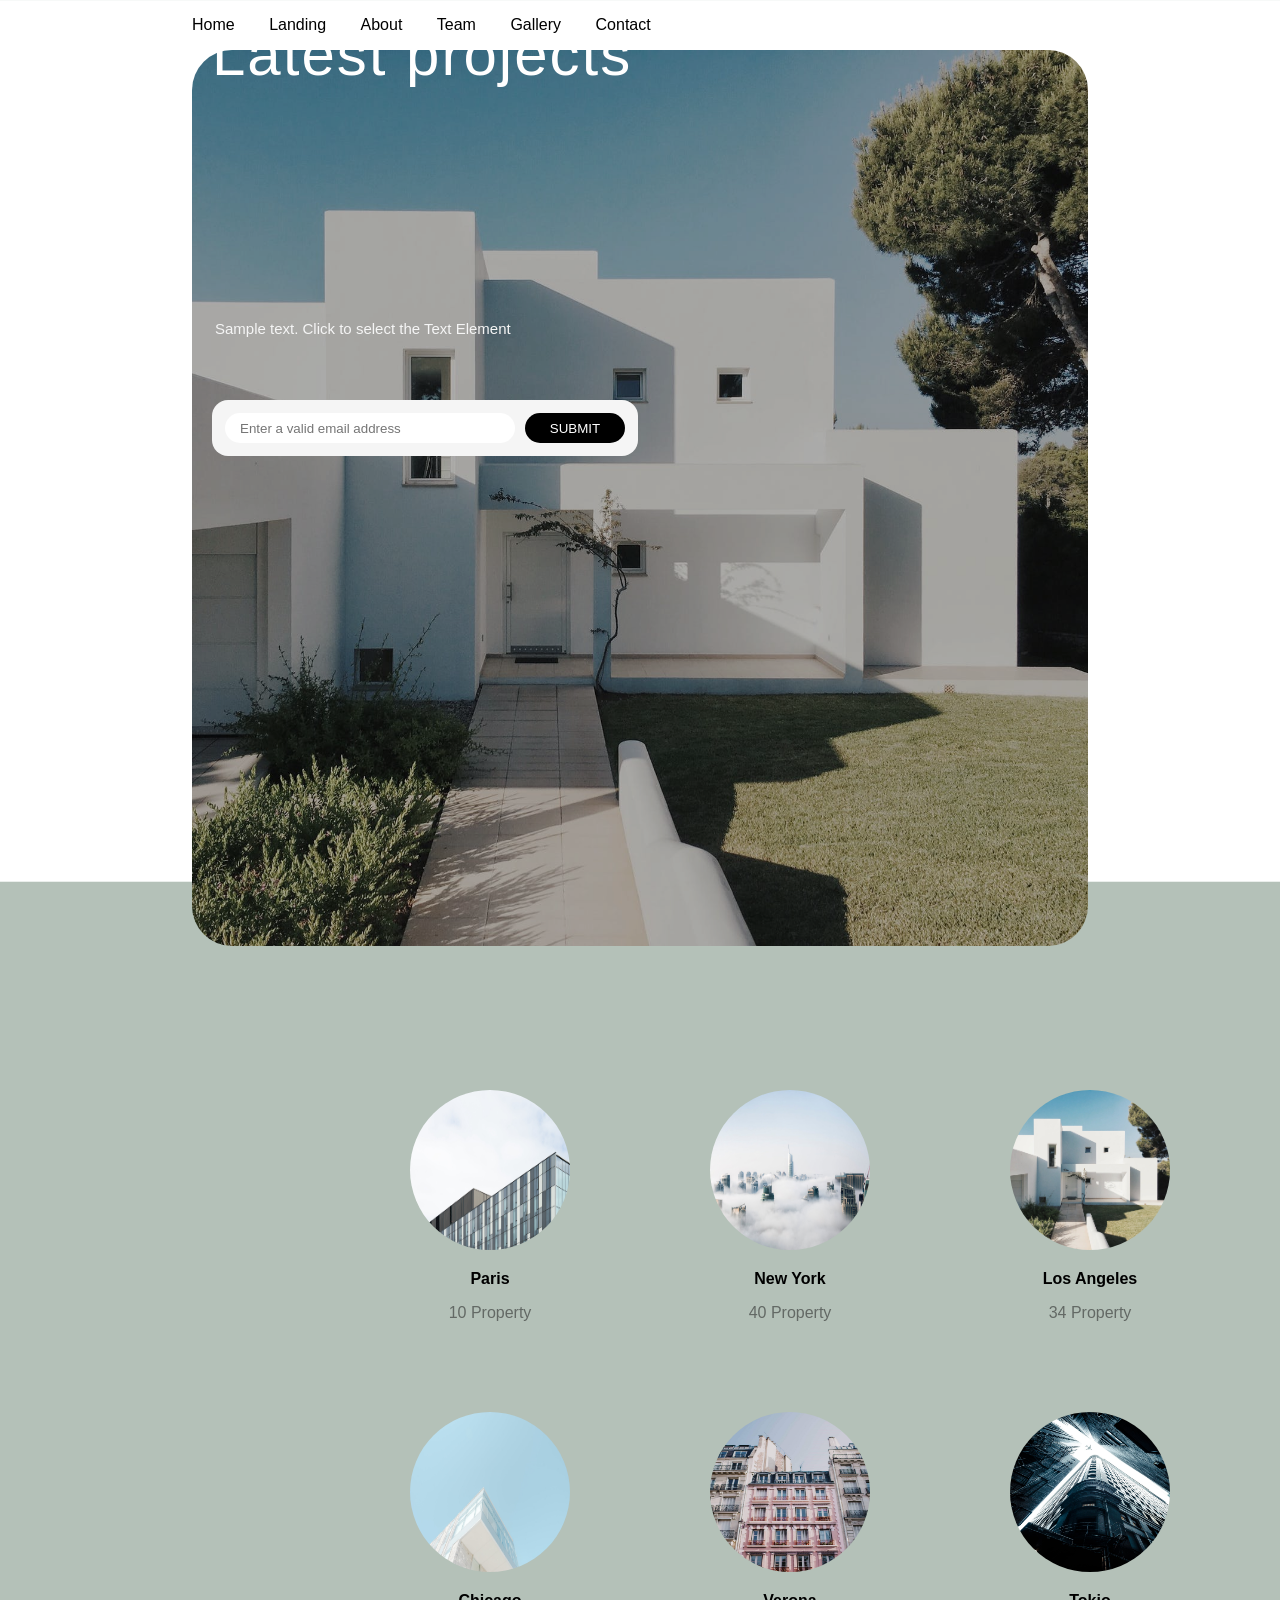
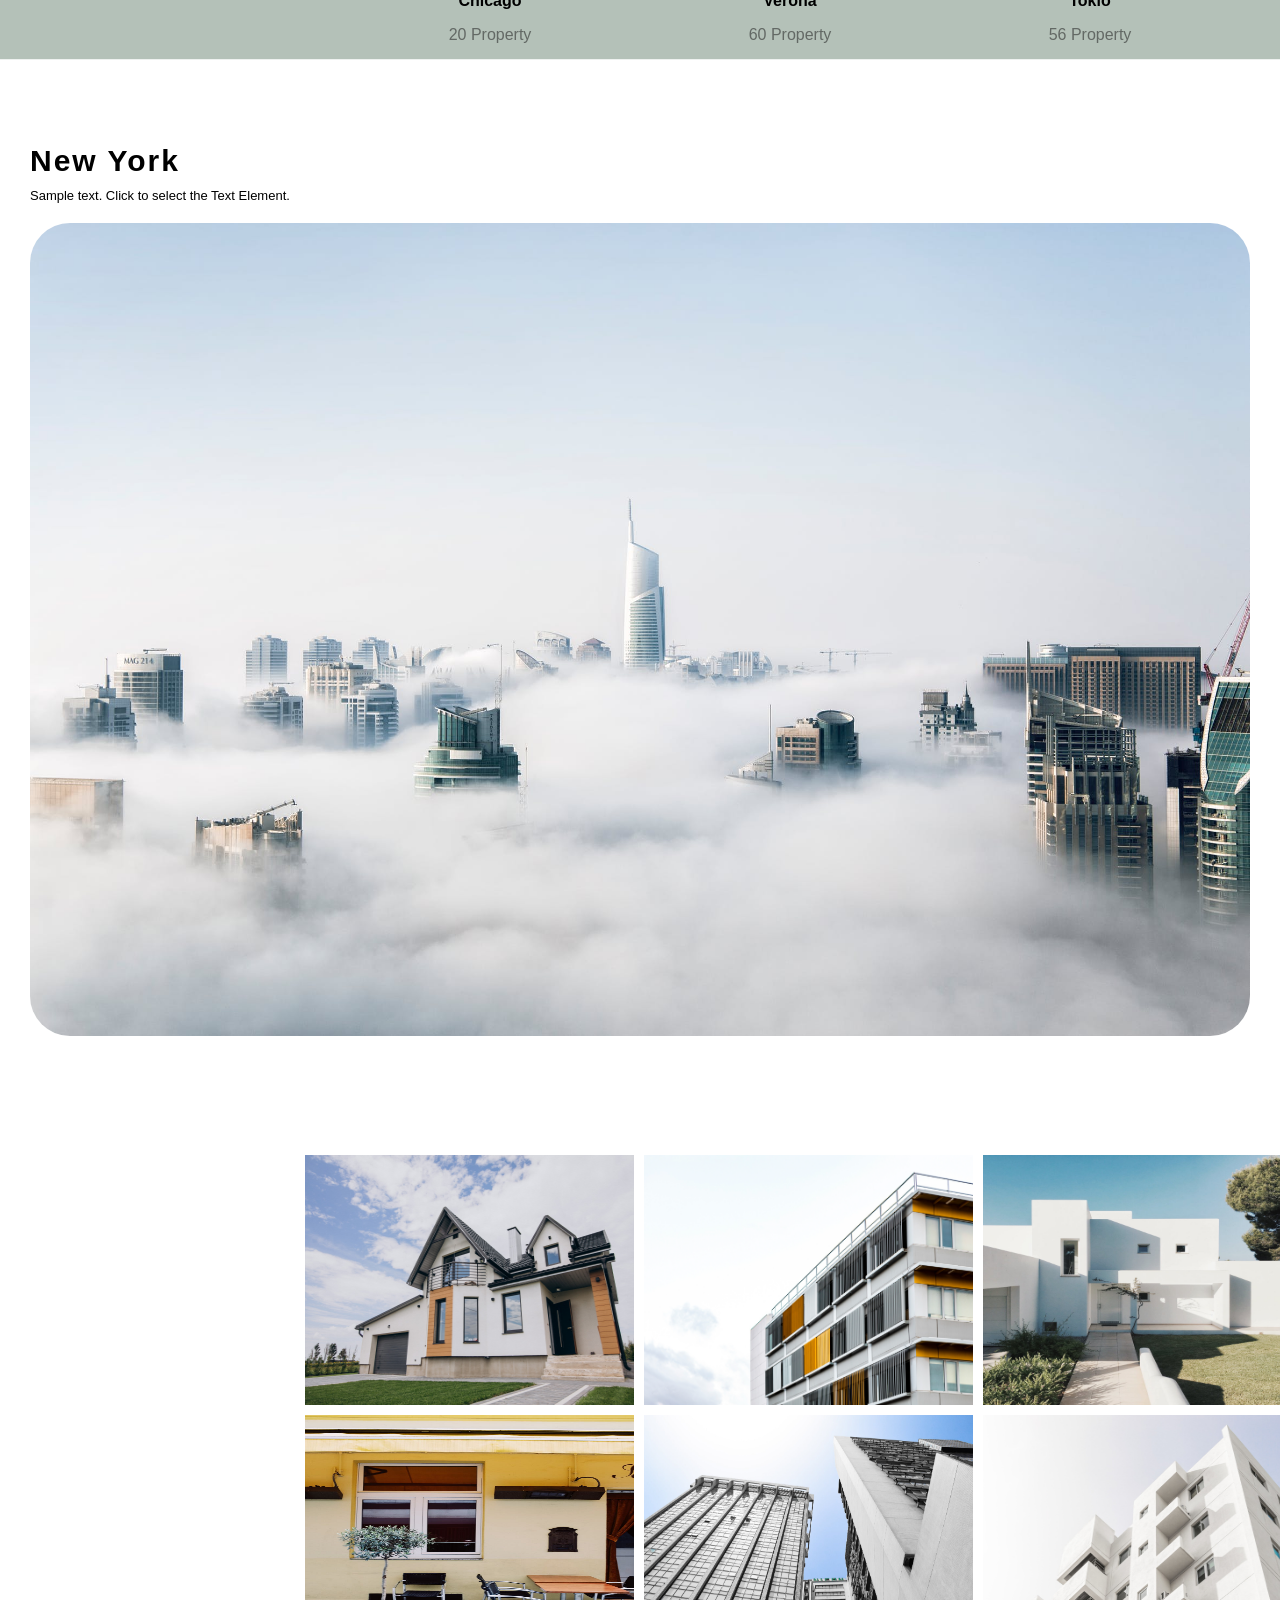
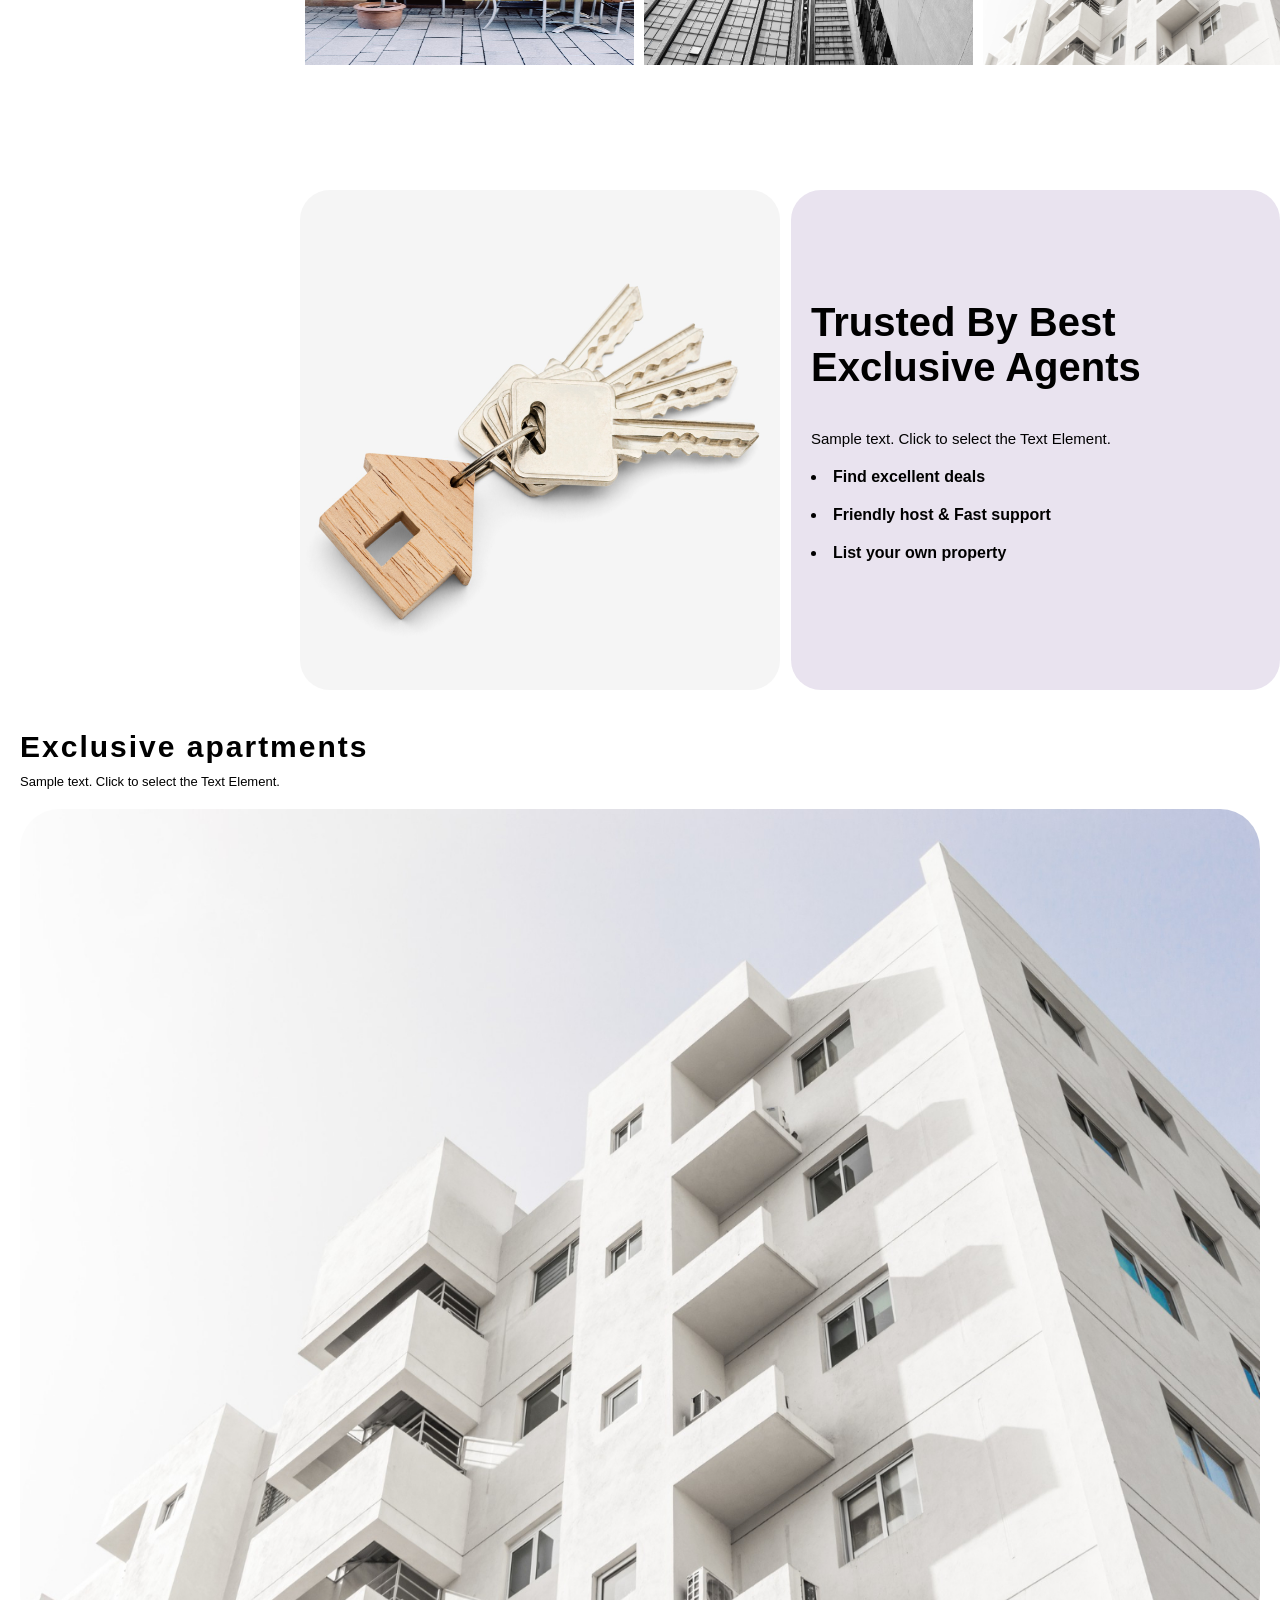
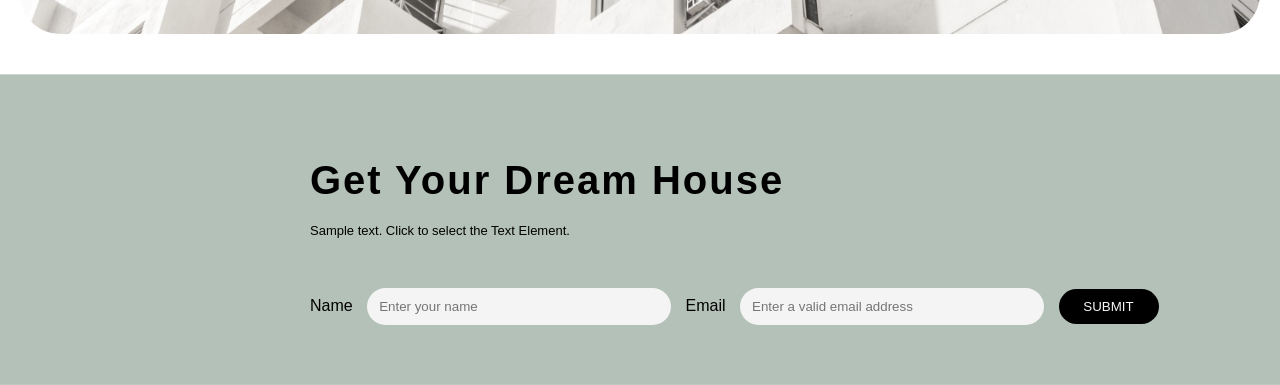
==== prakt4a-gallery.html @ d82f9468 "add alt" ====
<!DOCTYPE html>
<html>
    <head>
        <meta charset="UTF-8">
        <meta name="viewport" content="width=device-width, initial-scale=1.0">
        <link rel="stylesheet" href="./prakt4a-gallery.css">
        <title>Gallery</title>
    </head>
    <body>
        <div class="container1">
            <div class="top-menu">
                <nav>
                <ul>
                    <li><a href="prakt4a.html">Home</a></li>
                    <li><a href="#">Landing</a></li>
                    <li><a href="#">About</a></li>
                    <li><a href="#">Team</a></li>
                    <li><a href="prakt4a-gallery.html">Gallery</a></li>
                    <li><a href="#">Contact</a></li>
                </ul>
                </nav>
            </div>
            <div class="img-container1">
            <img src="./photo4[A]/la.jpeg" alt="img1">
            <div class="text">Latest projects</div>
            <div class="undertext">Sample text. Click to select the Text Element</div>
            <div class="email1">
            <input type="email" id="email" name="email" placeholder="Enter a valid email address">
            <button>SUBMIT</button>
        </div>
        </div>
        </div>
        <div class="container21">
            <div class="photo1">
                <img src="./photo4[A]/paris.jpeg" alt="Parisss">
                <p>Paris</p>
                <i>10 Property</i>
            </div>
            <div class="photo2">
                <img src="./photo4[A]/newyork.jpeg" alt="New York">
                <p>New York</p>
                <i>40 Property</i>
            </div>
            <div class="photo3">
                <img src="./photo4[A]/la.jpeg" alt="Los Angeles">
                <p>Los Angeles</p>
                <i>34 Property</i>
            </div>
            </div>
            <div class="container22">
                <div class="photo4">
                    <img src="./photo4[A]/chicago.jpeg" alt="Chicago">
                    <p>Chicago</p>
                    <i>20 Property</i>
                </div>
                <div class="photo5">
                    <img src="./photo4[A]/verona.jpeg" alt="verona">
                    <p>Verona</p>
                    <i>60 Property</i>
                </div>
                <div class="photo6">
                    <img src="./photo4[A]/tokio.jpeg" alt="Tokio">
                    <p>Tokio</p>
                    <i>56 Property</i>
                </div>
            </div>
        <div class="container3">
         <div class="text3">New York</div>
         <div class="undertext3">Sample text. Click to select the Text Element.</div>
         <img src="./photo4[A]/newyork.jpeg" alt="NY">
        </div>

        <div class="container4">
            <div class="cont-walp1">
            <img src="./photo4[A]/house-isolated-field.jpg" alt="">
            <img src="./photo4[A]/apartment-building-city-with-copy-space.jpg" alt="">
            <img src="./photo4[A]/la.jpeg" alt="">
        </div>
        <div class="cont-walp2">
            <img src="./photo4[A]/pexels-photo-3874015.jpeg" alt="">
            <img src="./photo4[A]/pexels-photo-3855622.jpeg" alt="">
            <img src="./photo4[A]/low-angle-shot-facade-white-modern-building-blue-clear-sky.jpg" alt="">
        </div>
        </div>
        <div class="container5">
            <img src="./photo4[A]/wooden-keychain-white.jpg" alt="">
            <div class="text5">
            <p>Trusted By Best Exclusive Agents</p>
            <i>Sample text. Click to select the Text Element.</i>
            <li>Find excellent deals</li>
            <li>Friendly host & Fast support</li>
            <li>List your own property</li>
        </div>
        </div>
        <div class="container6">
            <div class="text6">Exclusive apartments</div>
            <div class="undertext6">Sample text. Click to select the Text Element.</div>
            <img src="./photo4[A]/low-angle-shot-facade-white-modern-building-blue-clear-sky.jpg" alt="ep">
           </div>
        <div class="container7">
            <div class="text7">Get Your Dream House</div>
            <div class="undertext7">Sample text. Click to select the Text Element.</div>
                <div class="form">
                        <label for="name">Name</label>
                        <input type="text" id="name" name="name" placeholder="Enter your name">
                
                        <label for="email">Email</label>
                        <input type="email" id="email" name="email" placeholder="Enter a valid email address">
                
                        <button>SUBMIT</button>
                </div>
    </body>
</html>
---- prakt4a-gallery.css ----
body {
  font-family: Arial, sans-serif;
  margin: 0;
  padding: 0;
  background: rgb(255,255,255);
  background: linear-gradient(180deg, rgba(255,255,255,1) 17%,
  rgba(180,193,184,1) 17%, rgba(180,193,184,1) 32%, rgba(255,255,255,1) 32%, rgba(255,255,255,1) 94%, rgba(180,193,184,1) 94%);

}
/* навігація */
nav ul {
  list-style-type: none;
  padding: 0;
}

nav ul li {
  display: inline;
  margin-right: 30px;
  
}

nav ul li a {
  color: rgb(0, 0, 0);
  text-decoration: none;
  
}


nav ul li a:hover {
  color: rgba(0, 0, 255, 0.619);
}



.container1 {
width: 70%;
margin: auto;
}


/* Chapter 1 */

.img-container1 img {
  width: 100%;
  border-radius: 40px;
  filter: brightness(0.7)
  
}



.text {
  position: absolute;
  top: 20px;
  color: white;
  padding: 0px 20px;
  font-size: 60px;
  letter-spacing: 2px;
  
}

.undertext {
  position: absolute;
  top: 320px;
  color: whitesmoke;
  margin-left: 23px;
  font-size: 15px;
}


.email1 {
  position: absolute;
  top: 400px;
  padding: 13px;
  margin-left: 20px;
  width: 400px;
  height: 30px;
  border: none;
  border-radius: 16px; 
  display: flex;
  justify-content: space-between;
  background-color: whitesmoke;
}

.email1 input {
  flex: 1; 
  border: none;
  border-radius: 30px;
  padding: 5px;
  
}

.email1 button {
  margin-left: 10px;
  width: 100px; 
  border: none;
  border-radius: 20px;
  background-color: black;
  color: white;
  cursor: pointer;
}


.email1 button:active {
  background-color: rgb(39, 39, 39);
  transform: translateY(2px); 
}



 /* chapter 2 */
/*  перші 3 фото */
.container21 {
  display: flex;
  position: relative;
  top: 70px;
  margin-left: 340px;
}

.photo1 {
  position: relative;
  text-align: center;
  margin: 70px;
}

.photo1 img {
  height: 160px;
   width: 160px;
   border-radius: 100px;
   
}

.photo1 p {
  color: black;
  font-weight: bold;
}

.photo1 i {
  color: rgba(32, 32, 32, 0.547);
  font-style: normal;
}




.photo2 {
  position: relative;
  text-align: center;
  margin: 70px;
}

.photo2 img {
   height: 160px;
   width: 160px;
   border-radius: 100px;
   
}

.photo2 p {
  color: black;
  font-weight: bold;
}

.photo2 i {
  color: rgba(32, 32, 32, 0.547);
  font-style: normal;
}




.photo3 {
  position: relative;
  text-align: center;
  margin: 70px;
  
}

.photo3 img {
   height: 160px;
   width: 160px;
   border-radius: 100px;
   
}

.photo3 p {
  color: black;
  font-weight: bold;
}

.photo3 i {
  color: rgba(32, 32, 32, 0.547);
  font-style: normal;
}






/* другі 3 фото */
.container22 {
  display: flex;
  position: relative;
  top: 20px;
  margin-left: 340px;
  
}


.photo4 {
  position: relative;
  text-align: center;
  margin: 70px;
}

.photo4 img {
   height: 160px;
   width: 160px;
   border-radius: 100px;
   
}

.photo4 p {
  color: black;
  font-weight: bold;
}

.photo4 i {
  color: rgba(32, 32, 32, 0.547);
  font-style: normal;
}

.photo5 {
  position: relative;
  text-align: center;
  margin: 70px;
}

.photo5 img {
   height: 160px;
   width: 160px;
   border-radius: 100px;
   
}

.photo5 p {
  color: black;
  font-weight: bold;
}

.photo5 i {
  color: rgba(32, 32, 32, 0.547);
  font-style: normal;
}

.photo6 {
  position: relative;
  text-align: center;
  margin: 70px;
  
}

.photo6 img {
   height: 160px;
   width: 160px;
   border-radius: 100px;
   
}

.photo6 p {
  color: black;
  font-weight: bold;
}

.photo6 i {
  color: rgba(32, 32, 32, 0.547);
  font-style: normal;
}




/* chapter 3 */
.container3 {
  
  padding: 30px;
  
}

.container3 img {
  width: 100%;
  border-radius: 40px;
  
}

.text3 {
  position: relative;
  margin-top: 20px;
  color: rgb(0, 0, 0);
  font-size: 30px;
  font-weight: bold;
  letter-spacing: 2px;
  
}

.undertext3 {
  position: relative;
  margin-top: 10px;
  color: rgb(0, 0, 0);
  font-size: 13px;
  padding-bottom: 20px;
}





/* chapter 4 */
.cont-walp1 {
display: flex;
position: relative;
top: 80px;
left: 300px;
}

.cont-walp1 img {
width: 329px;
height: 250px;
margin: 5px;
}




.cont-walp2 {
display: flex;
position: relative;
top: 80px;
left: 300px;
}

.cont-walp2 img {
width: 329px;
height: 250px;
margin: 5px;
}

/* chapter 5 */

.container5 {
display: flex;
}

.container5 img {
width: 480px;
height: 500px;
margin-top: 200px;
margin-left: 300px;
border-radius: 30px;

}


.text5 {
margin-top: 200px;
margin-left: 11px;
padding: 20px;
padding-bottom: 2px;
background-color: rgba(229, 222, 236, 0.829);
border-radius: 30px;
width: 480px;
}


.text5 p {
margin-top: 90px;
font-size: 40px;
font-weight: bold;


}

.text5 i {
font-style: normal;
font-size: 15px;
}


.text5 li {
margin-top: 20px;
font-weight: bold;
}



/* chapter 6 */
.container6 {
padding: 20px;

}

.container6 img {
width: 100%;
border-radius: 40px;

}

.text6 {
position: relative;
margin-top: 20px;
color: rgb(0, 0, 0);
font-size: 30px;
font-weight: bold;
letter-spacing: 2px;

}

.undertext6 {
position: relative;
margin-top: 10px;
color: rgb(0, 0, 0);
font-size: 13px;
padding-bottom: 20px;
}

.container7 {
margin-top: 100px;
margin-left: 310px;
margin-bottom: 50px;
}


.text7 {
font-size: 40px;
font-weight: bold;
letter-spacing: 2px;
margin-bottom: 20px;
}

.undertext7 {
font-size: 13px;
margin-bottom: 40px;
}



.form input {
width: 300px;
height: 35px;
border-radius: 50px;
margin: 10px;
background-color: rgb(244, 244, 244);
border: none;

}

.form button {
color: whitesmoke;
background-color: black;
border: none;
border-radius: 30px;
width: 100px;
height: 35px;
}


#name::placeholder {
padding: 10px; 

}

#email::placeholder {
padding: 10px; 

}
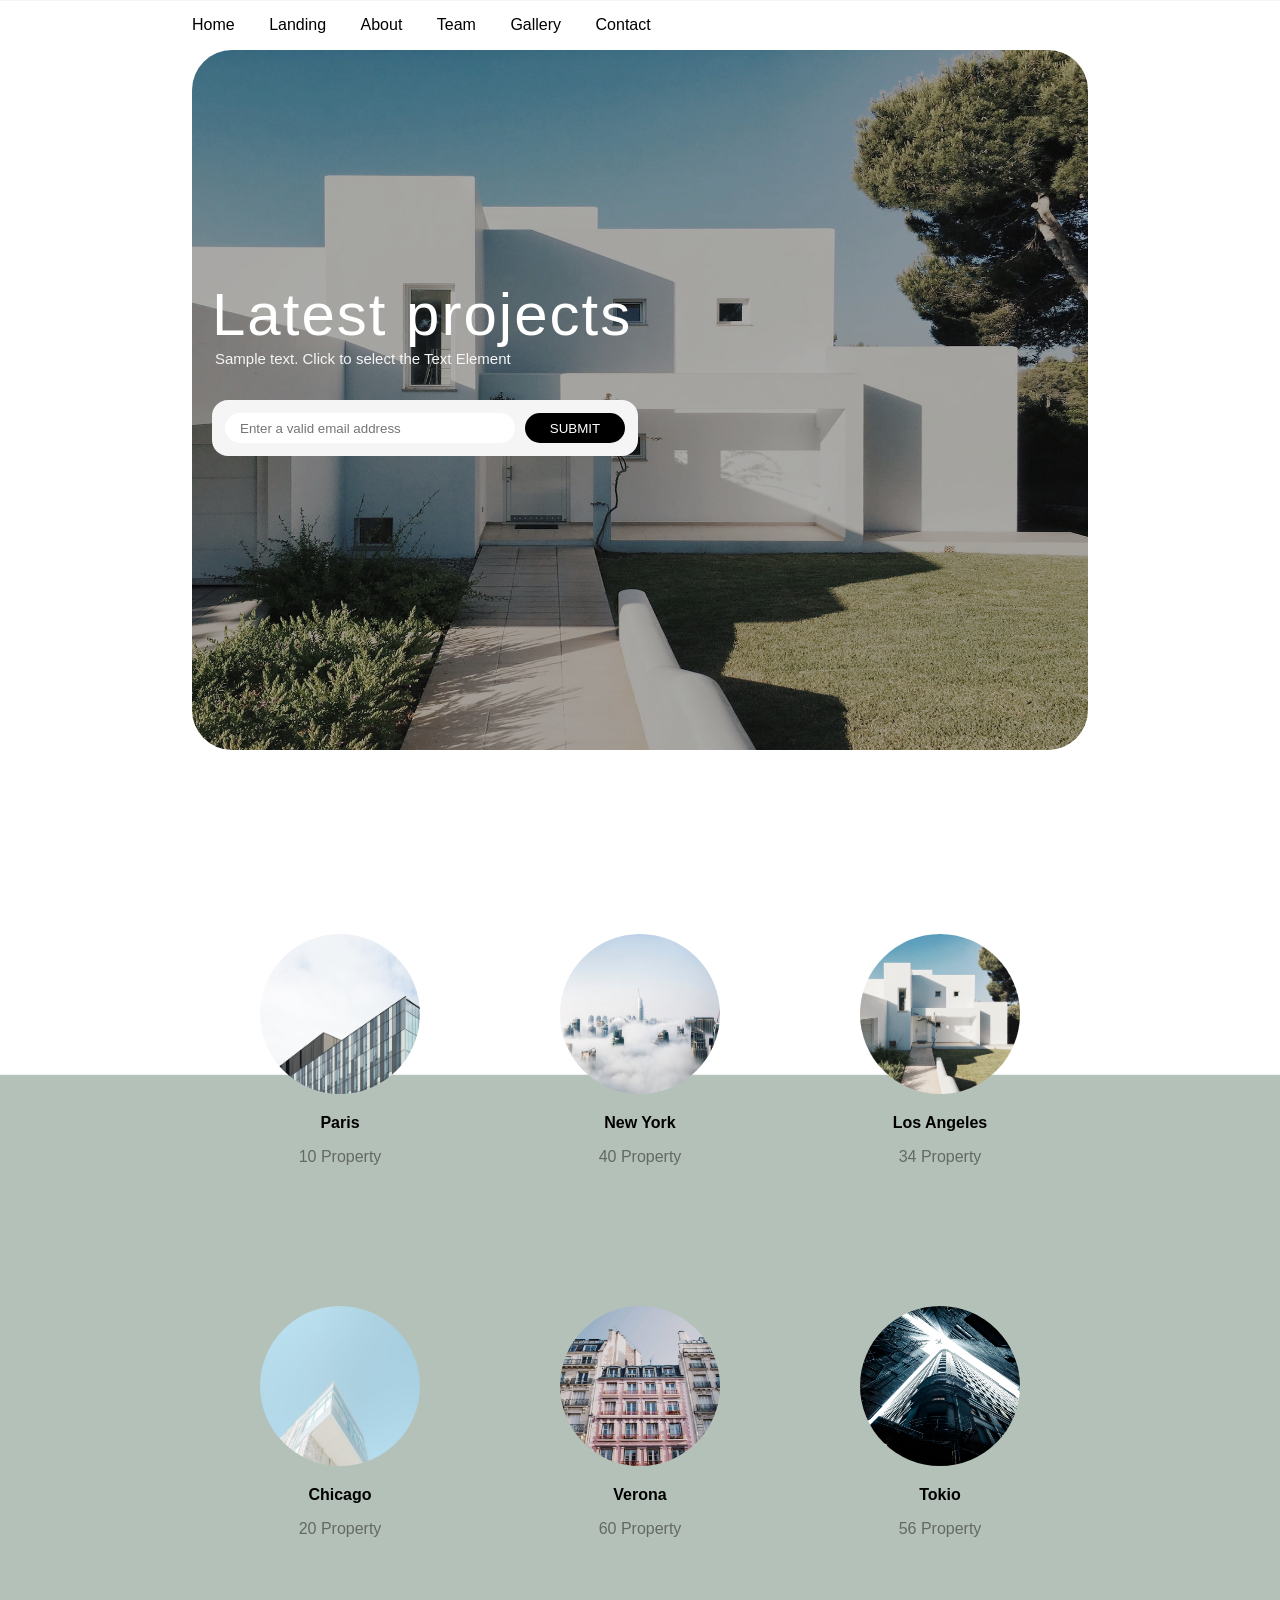
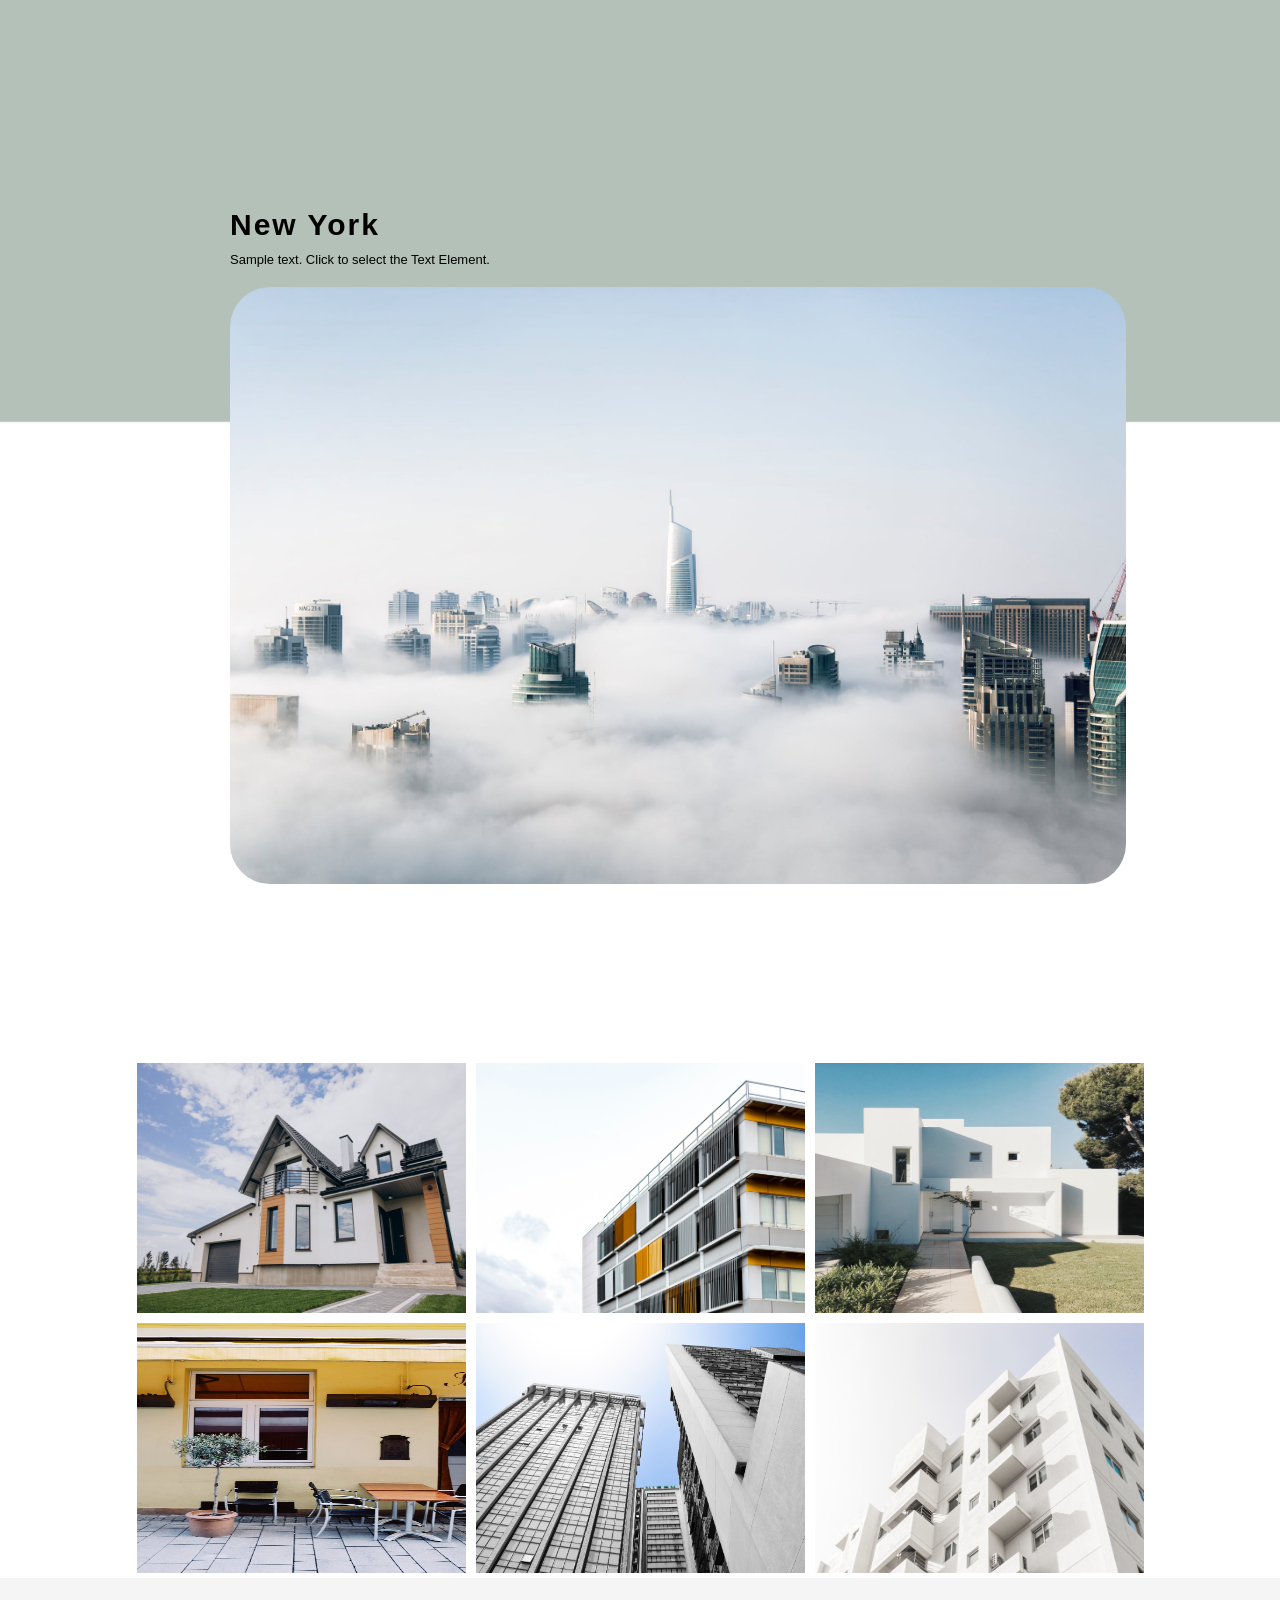
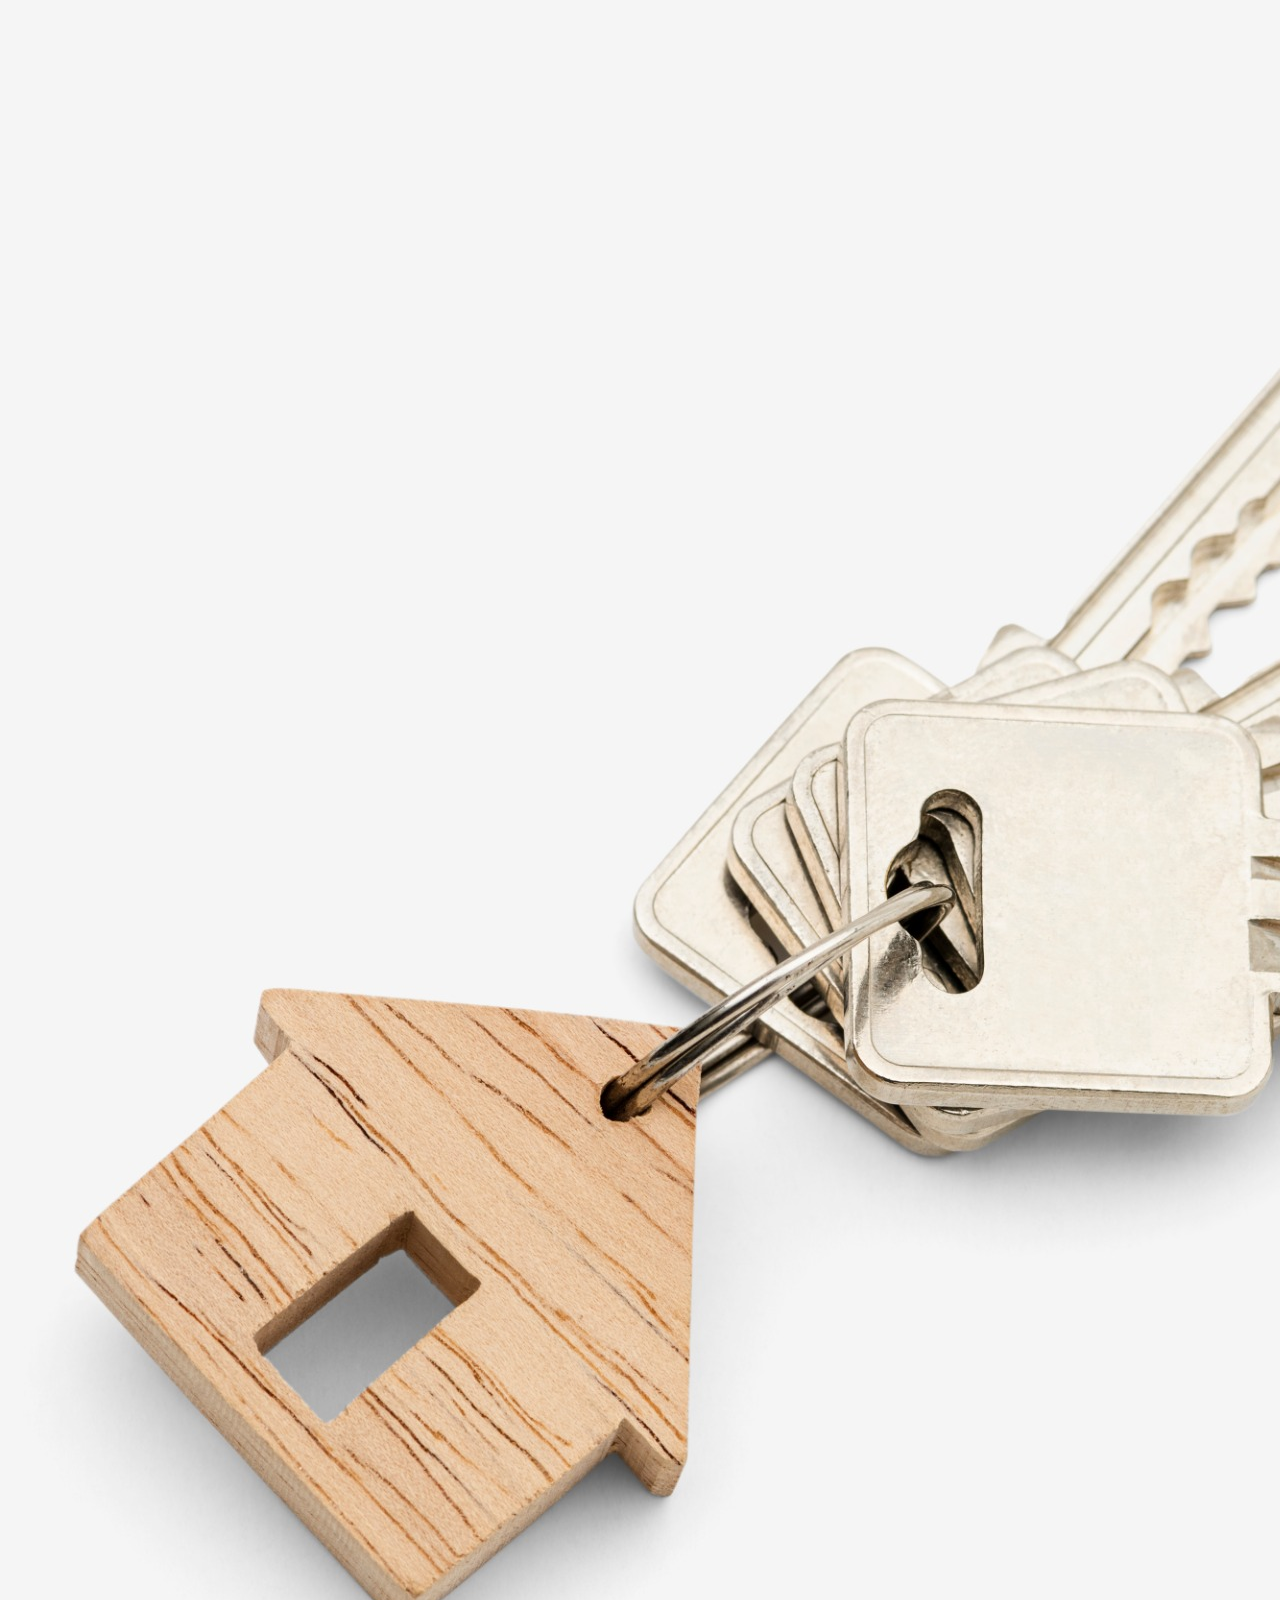
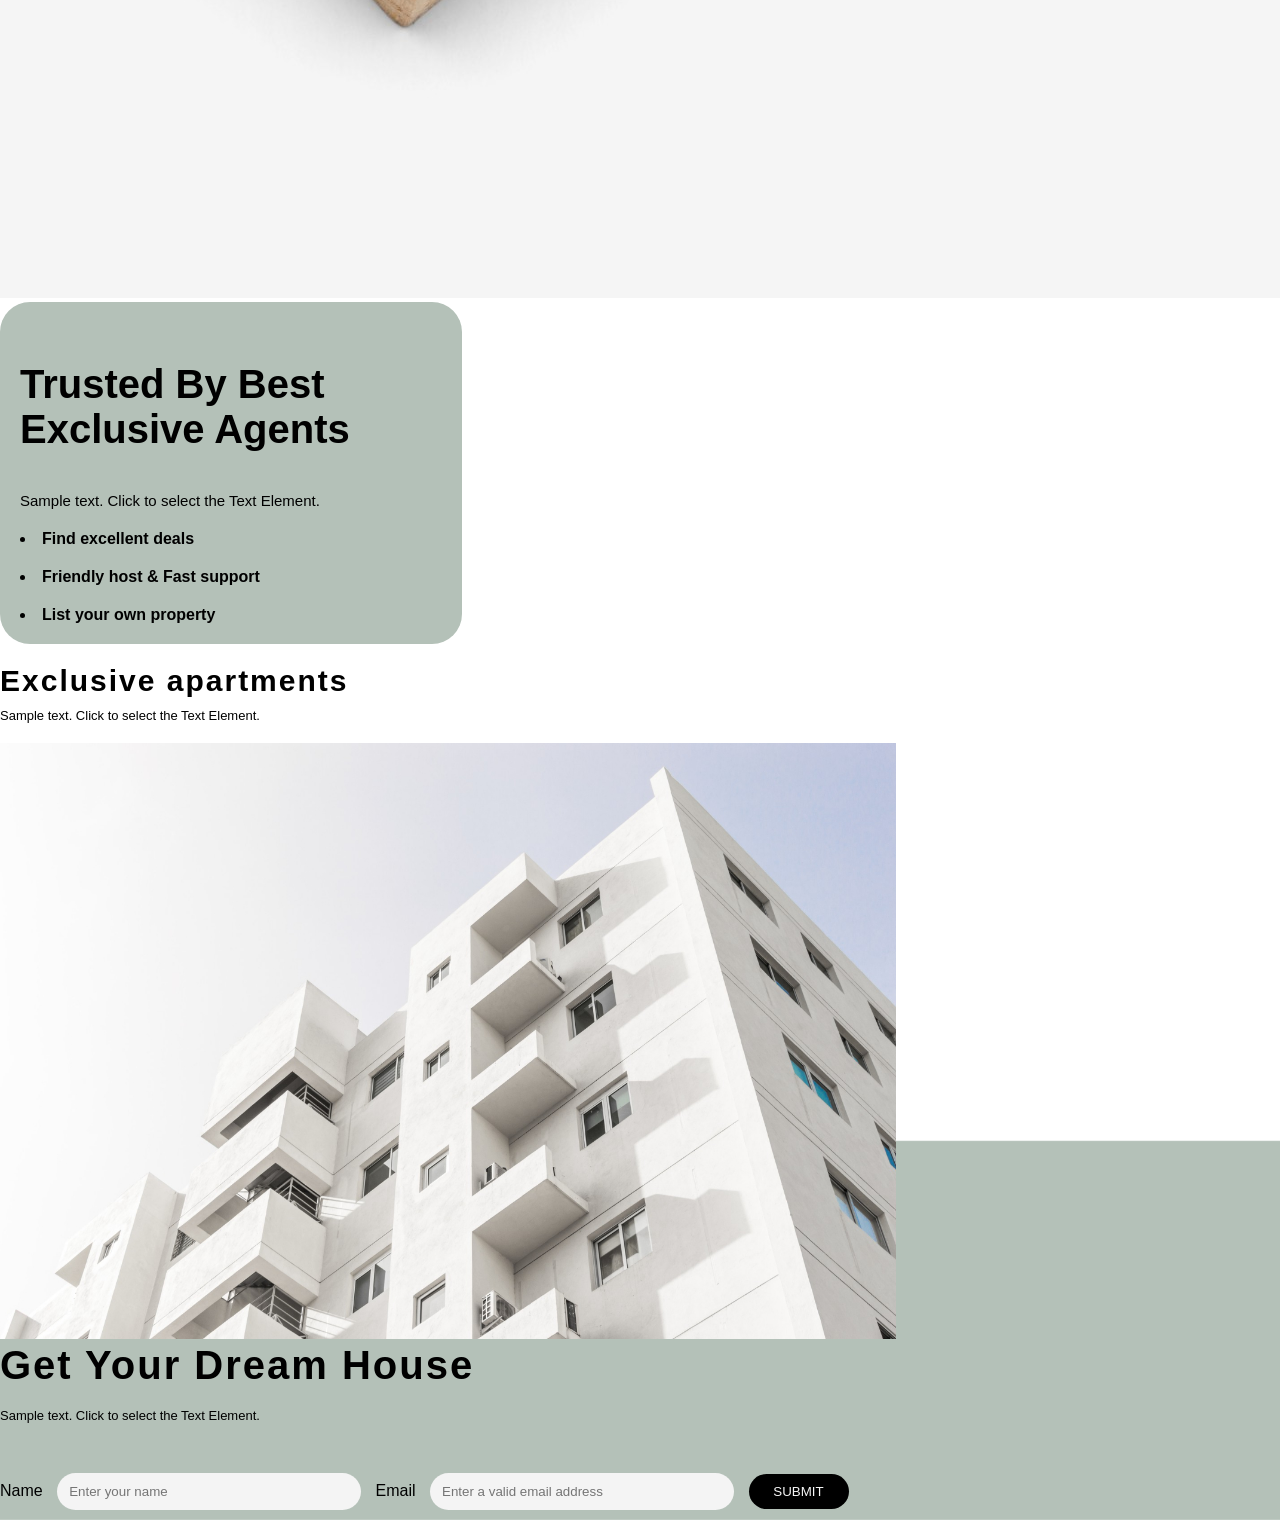
==== commit e64f389d: "add alt" ====
--- a/prakt4a-gallery.html
+++ b/prakt4a-gallery.html
@@ -7,6 +7,7 @@
         <title>Gallery</title>
     </head>
     <body>
+        <div class="on">
         <div class="container1">
             <div class="top-menu">
                 <nav>
@@ -83,7 +84,7 @@
         </div>
         </div>
         <div class="container5">
-            <img src="./photo4[A]/wooden-keychain-white.jpg" alt="">
+            <img src="./photo4[A]/wooden-keychain-white.jpg" alt="keys">
             <div class="text5">
             <p>Trusted By Best Exclusive Agents</p>
             <i>Sample text. Click to select the Text Element.</i>
@@ -109,6 +110,7 @@
                 
                         <button>SUBMIT</button>
                 </div>
+            </div>
     </body>
 </html>
     
--- a/prakt4a-gallery.css
+++ b/prakt4a-gallery.css
@@ -7,6 +7,9 @@
   rgba(180,193,184,1) 17%, rgba(180,193,184,1) 32%, rgba(255,255,255,1) 32%, rgba(255,255,255,1) 94%, rgba(180,193,184,1) 94%);
 
 }
+
+
+
 /* навігація */
 nav ul {
   list-style-type: none;
@@ -33,88 +36,88 @@
 
 
 .container1 {
-width: 70%;
-margin: auto;
-}
-
-
-/* Chapter 1 */
-
-.img-container1 img {
-  width: 100%;
-  border-radius: 40px;
-  filter: brightness(0.7)
-  
-}
-
-
-
-.text {
-  position: absolute;
-  top: 20px;
-  color: white;
-  padding: 0px 20px;
-  font-size: 60px;
-  letter-spacing: 2px;
-  
-}
-
-.undertext {
-  position: absolute;
-  top: 320px;
-  color: whitesmoke;
-  margin-left: 23px;
-  font-size: 15px;
-}
-
-
-.email1 {
-  position: absolute;
-  top: 400px;
-  padding: 13px;
-  margin-left: 20px;
-  width: 400px;
-  height: 30px;
-  border: none;
-  border-radius: 16px; 
-  display: flex;
-  justify-content: space-between;
-  background-color: whitesmoke;
-}
-
-.email1 input {
-  flex: 1; 
-  border: none;
-  border-radius: 30px;
-  padding: 5px;
-  
-}
-
-.email1 button {
-  margin-left: 10px;
-  width: 100px; 
-  border: none;
-  border-radius: 20px;
-  background-color: black;
-  color: white;
-  cursor: pointer;
-}
-
-
-.email1 button:active {
-  background-color: rgb(39, 39, 39);
-  transform: translateY(2px); 
-}
-
-
+  height: 100%;
+  width: 70%;
+  margin: auto;
+  padding-bottom: 100px;
+  }
+  
+  
+  /* Chapter 1 */
+  
+  .img-container1 img {
+    width: 100%;
+    height: 700px;
+    border-radius: 40px;
+    filter: brightness(0.7)
+    
+  }
+  
+  
+  .text {
+    position: absolute;
+    top: 280px;
+    color: white;
+    padding: 0px 20px;
+    font-size: 60px;
+    letter-spacing: 2px;
+    
+  }
+  
+  .undertext {
+    position: absolute;
+    top: 350px;
+    color: whitesmoke;
+    margin-left: 23px;
+    font-size: 15px;
+  }
+  
+  
+  .email1 {
+    position: absolute;
+    top: 400px;
+    padding: 13px;
+    margin-left: 20px;
+    width: 400px;
+    height: 30px;
+    border: none;
+    border-radius: 16px; 
+    display: flex;
+    justify-content: space-between;
+    background-color: whitesmoke;
+  }
+  
+  .email1 input {
+    flex: 1; 
+    border: none;
+    border-radius: 30px;
+    padding: 5px;
+    
+  }
+  
+  .email1 button {
+    margin-left: 10px;
+    width: 100px; 
+    border: none;
+    border-radius: 20px;
+    background-color: black;
+    color: white;
+    cursor: pointer;
+  }
+  
+  
+  .email1 button:active {
+    background-color: rgb(39, 39, 39);
+    transform: translateY(2px); 
+  }
+  
 
  /* chapter 2 */
 /*  перші 3 фото */
 .container21 {
   display: flex;
-  position: relative;
-  top: 70px;
-  margin-left: 340px;
+  justify-content: center;
+  padding-top: 10px;
 }
 
 .photo1 {
@@ -201,10 +204,8 @@
 /* другі 3 фото */
 .container22 {
   display: flex;
-  position: relative;
-  top: 20px;
-  margin-left: 340px;
-  
+  justify-content: center;
+  padding-bottom: 150px;
 }
 
 
@@ -283,9 +284,10 @@
 
 /* chapter 3 */
 .container3 {
-  
+  width: 70%;
   padding: 30px;
-  
+  margin-left: 200px;
+  padding-bottom: 170px;
 }
 
 .container3 img {
@@ -319,9 +321,7 @@
 /* chapter 4 */
 .cont-walp1 {
 display: flex;
-position: relative;
-top: 80px;
-left: 300px;
+justify-content: center;
 }
 
 .cont-walp1 img {
@@ -335,9 +335,7 @@
 
 .cont-walp2 {
 display: flex;
-position: relative;
-top: 80px;
-left: 300px;
+justify-content: center;
 }
 
 .cont-walp2 img {
@@ -349,60 +347,53 @@
 /* chapter 5 */
 
 .container5 {
-display: flex;
-}
+  
+}
+  
 
 .container5 img {
-width: 480px;
-height: 500px;
-margin-top: 200px;
-margin-left: 300px;
-border-radius: 30px;
-
-}
-
-
-.text5 {
-margin-top: 200px;
-margin-left: 11px;
-padding: 20px;
-padding-bottom: 2px;
-background-color: rgba(229, 222, 236, 0.829);
-border-radius: 30px;
-width: 480px;
-}
-
-
-.text5 p {
-margin-top: 90px;
-font-size: 40px;
-font-weight: bold;
-
-
-}
-
-.text5 i {
-font-style: normal;
-font-size: 15px;
-}
-
-
-.text5 li {
-margin-top: 20px;
-font-weight: bold;
-}
+    
+  }
+  
+  .text5 {
+  background-color: rgba(180,193,184,1);
+  border-radius: 30px;
+  width: 33%;
+  padding: 20px;
+  }
+  
+
+
+  .text5 p {
+  font-size: 40px;
+  font-weight: bold;
+  
+  
+  }
+  
+  .text5 i {
+  font-style: normal;
+  font-size: 15px;
+  }
+  
+  
+  .text5 li {
+  margin-top: 20px;
+  font-weight: bold;
+  }      
 
 
 
 /* chapter 6 */
 .container6 {
-padding: 20px;
+
+width: 70%;
 
 }
 
 .container6 img {
 width: 100%;
-border-radius: 40px;
+
 
 }
 
@@ -425,9 +416,7 @@
 }
 
 .container7 {
-margin-top: 100px;
-margin-left: 310px;
-margin-bottom: 50px;
+
 }
 
 
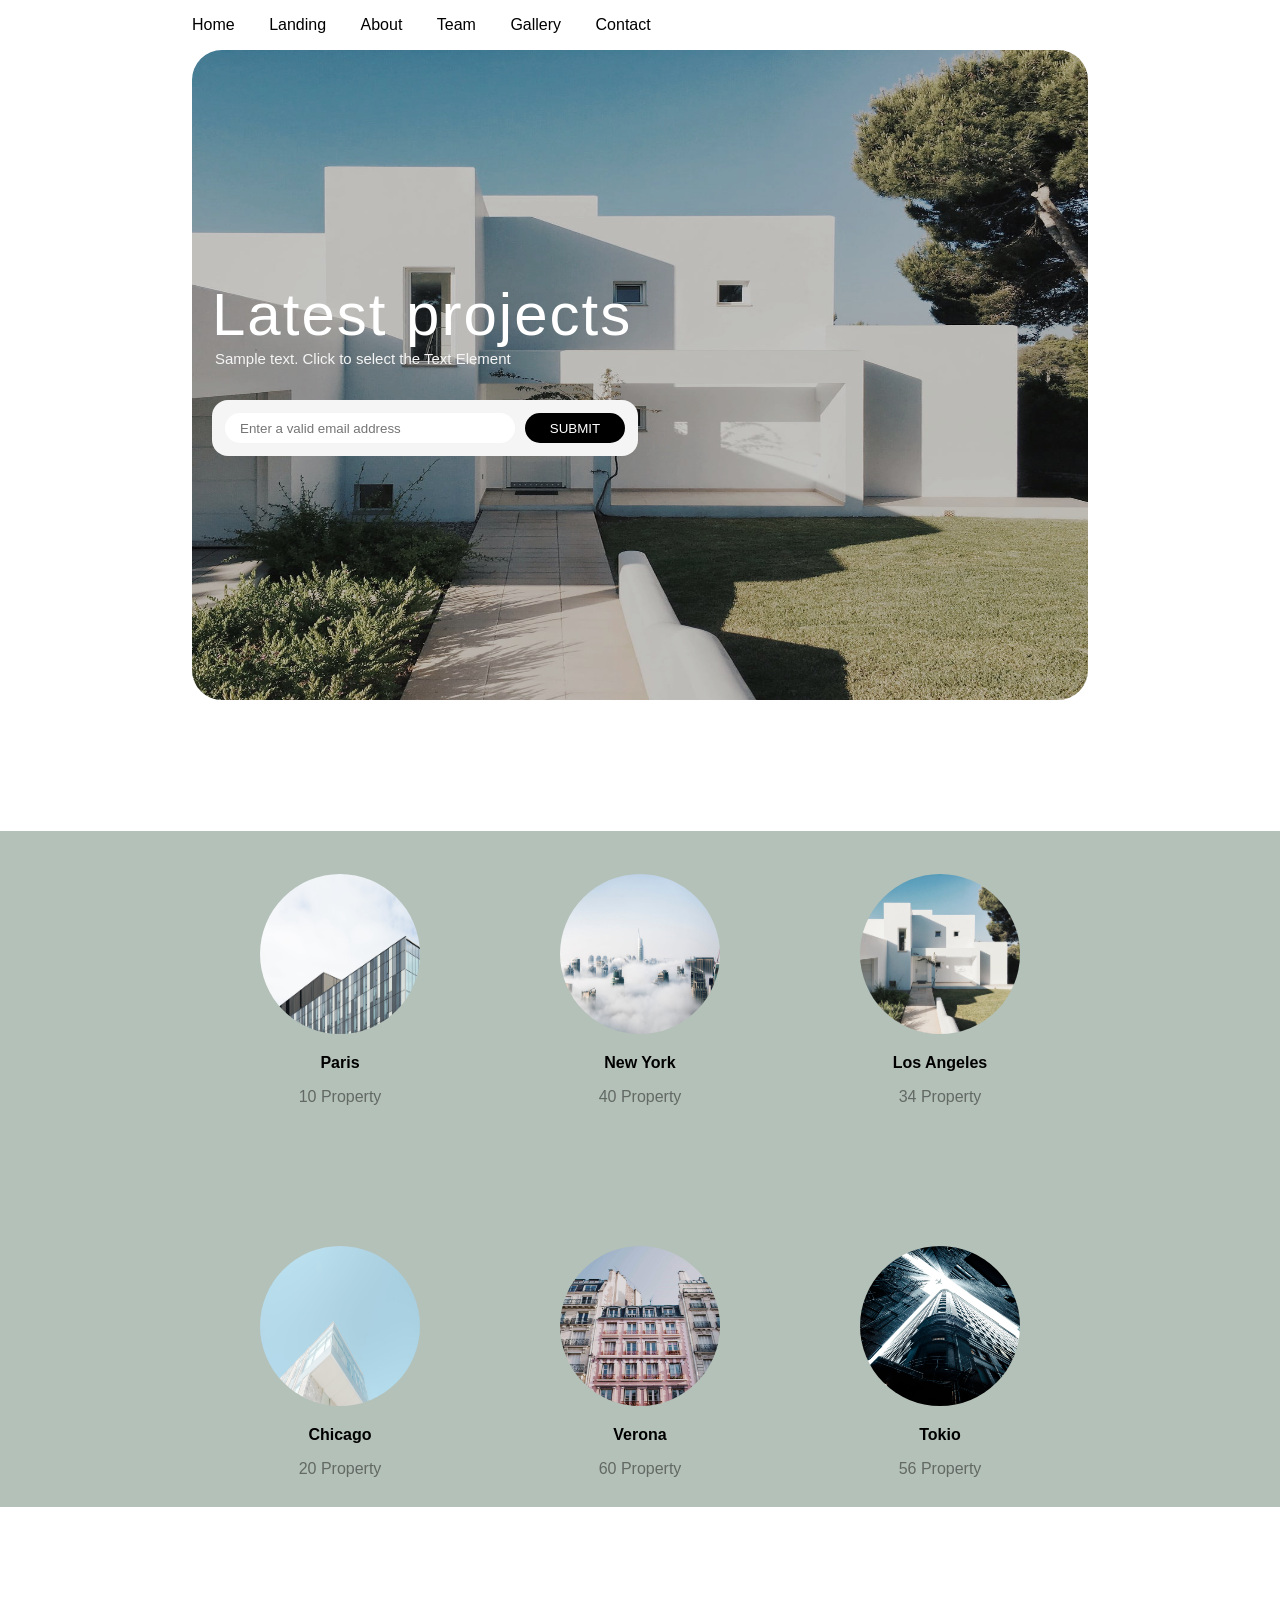
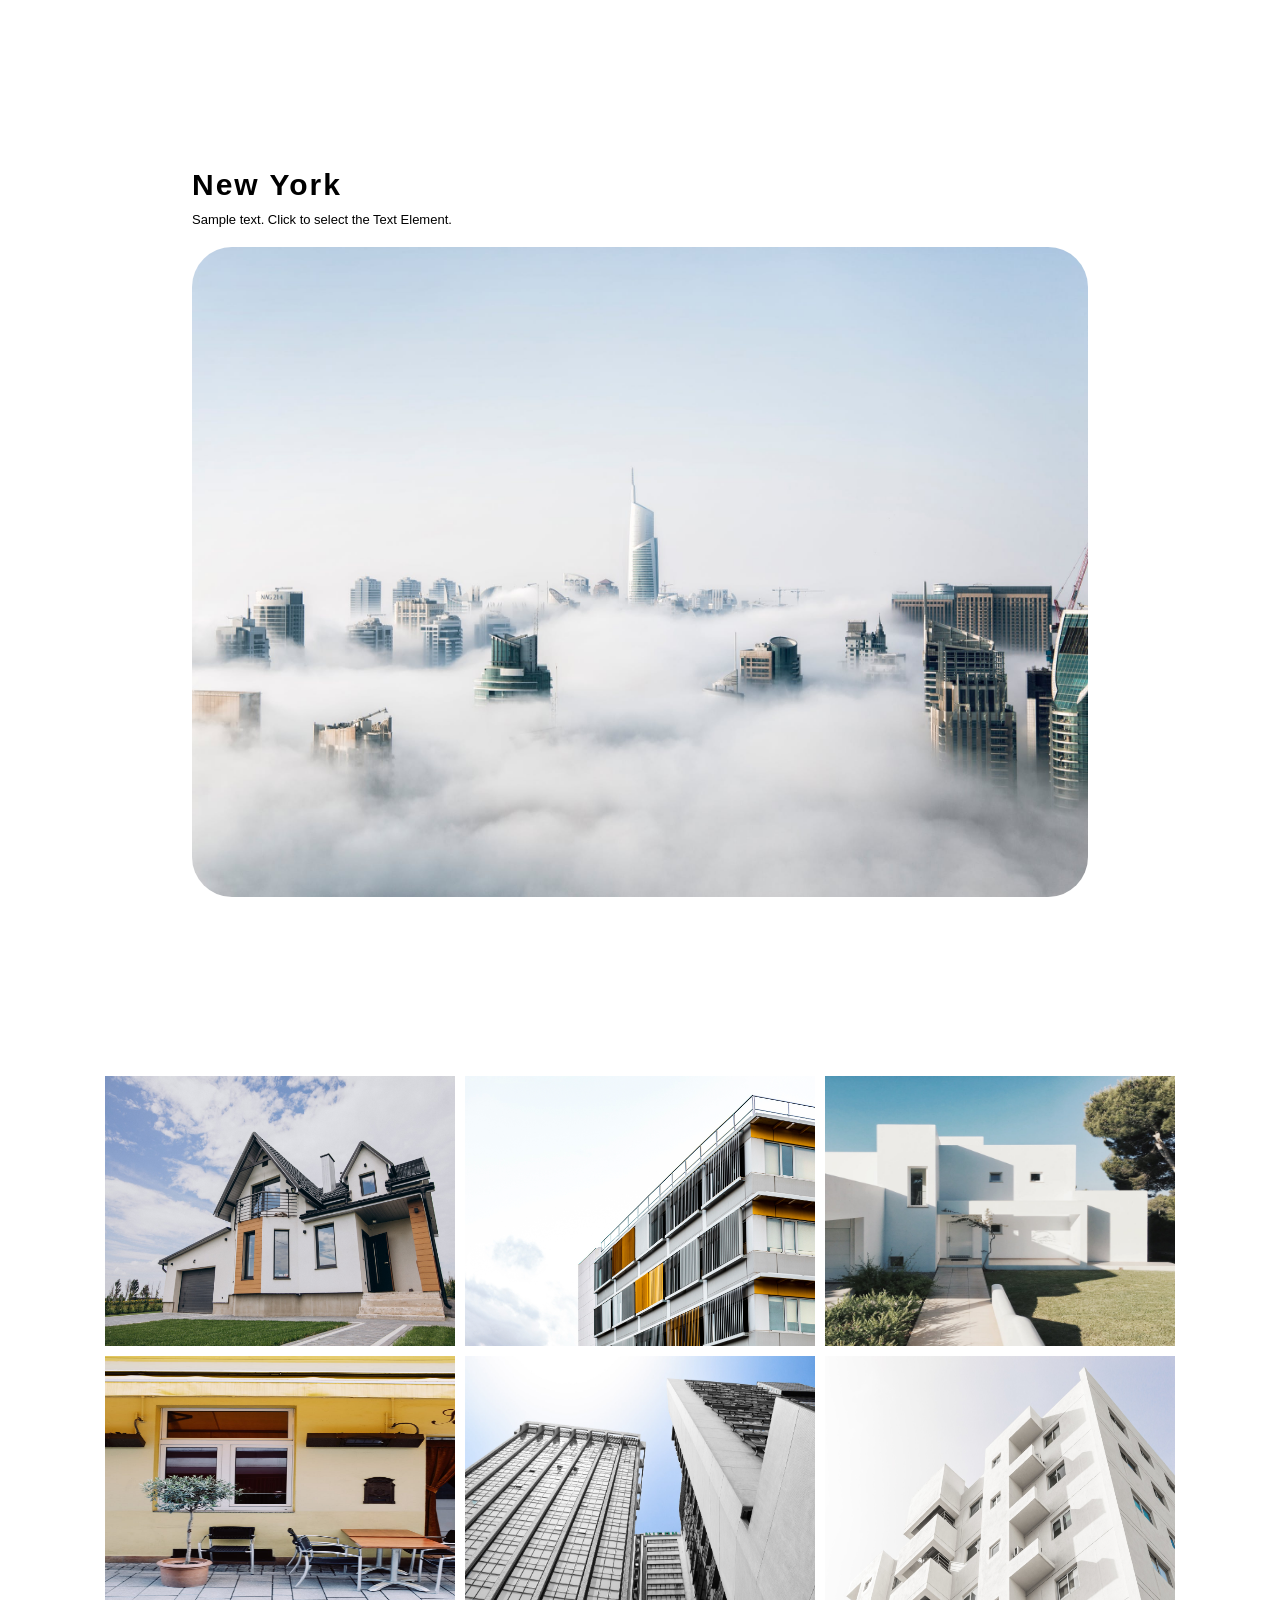
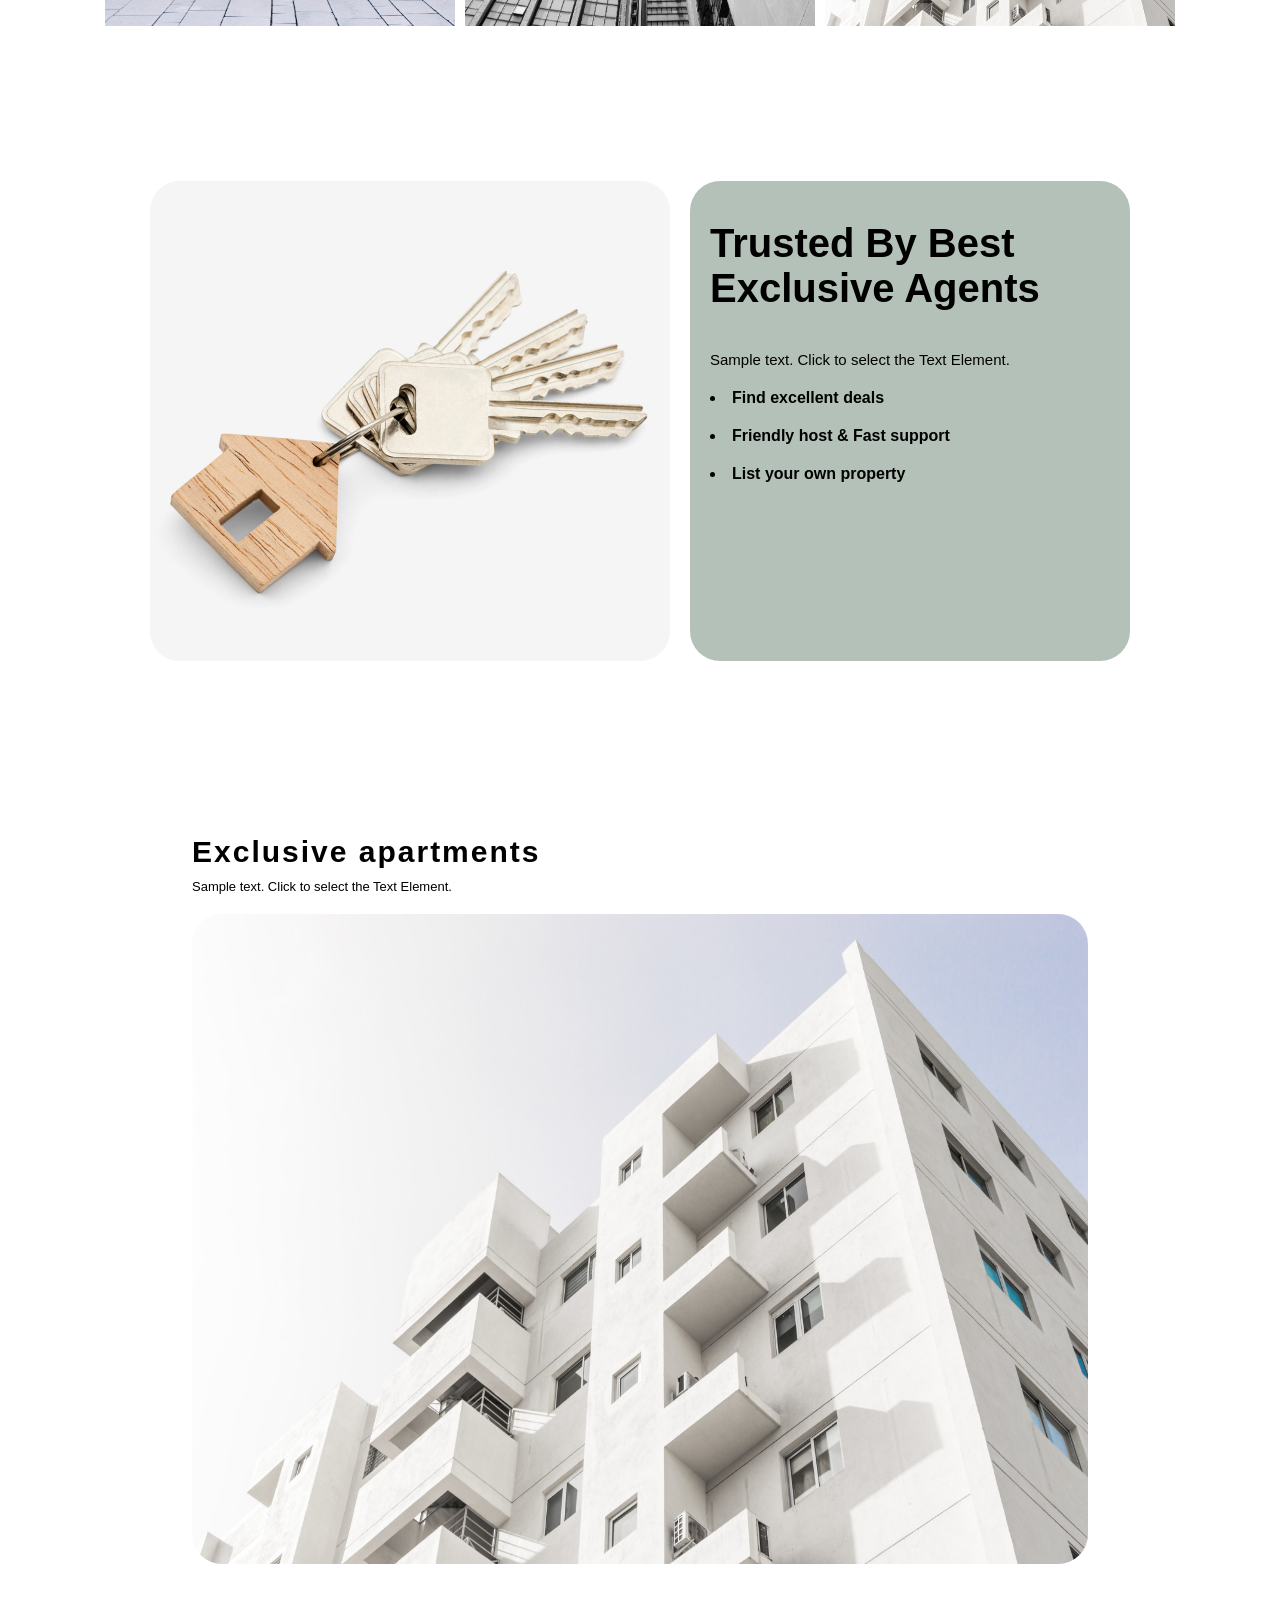
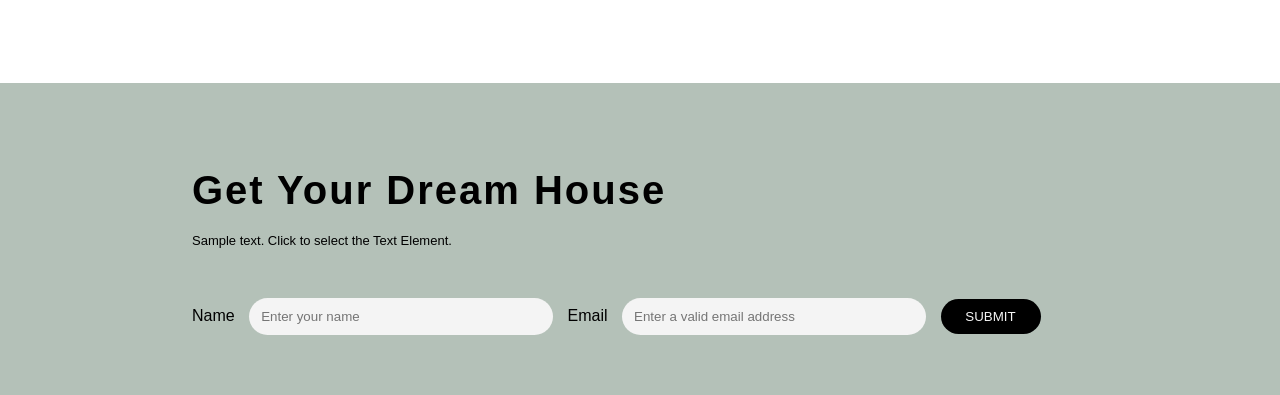
==== commit c9a5f887: "add alt" ====
--- a/prakt4a-gallery.html
+++ b/prakt4a-gallery.html
@@ -7,22 +7,22 @@
         <title>Gallery</title>
     </head>
     <body>
-        <div class="on">
         <div class="container1">
-            <div class="top-menu">
+        <div class="top-menu">
                 <nav>
                 <ul>
-                    <li><a href="prakt4a.html">Home</a></li>
+                    <li><a href="#">Home</a></li>
                     <li><a href="#">Landing</a></li>
                     <li><a href="#">About</a></li>
                     <li><a href="#">Team</a></li>
-                    <li><a href="prakt4a-gallery.html">Gallery</a></li>
+                    <li><a href="#">Gallery</a></li>
                     <li><a href="#">Contact</a></li>
                 </ul>
                 </nav>
-            </div>
+        </div>
+        
             <div class="img-container1">
-            <img src="./photo4[A]/la.jpeg" alt="img1">
+                <img src="./photo4[A]/la.jpeg" alt="img1">
             <div class="text">Latest projects</div>
             <div class="undertext">Sample text. Click to select the Text Element</div>
             <div class="email1">
@@ -30,7 +30,7 @@
             <button>SUBMIT</button>
         </div>
         </div>
-        </div>
+            </div>
         <div class="container21">
             <div class="photo1">
                 <img src="./photo4[A]/paris.jpeg" alt="Parisss">
@@ -66,9 +66,9 @@
                 </div>
             </div>
         <div class="container3">
-         <div class="text3">New York</div>
-         <div class="undertext3">Sample text. Click to select the Text Element.</div>
-         <img src="./photo4[A]/newyork.jpeg" alt="NY">
+        <div class="text3">New York</div>
+        <div class="undertext3">Sample text. Click to select the Text Element.</div>
+        <img src="./photo4[A]/newyork.jpeg" alt="NY">
         </div>
 
         <div class="container4">
@@ -84,7 +84,7 @@
         </div>
         </div>
         <div class="container5">
-            <img src="./photo4[A]/wooden-keychain-white.jpg" alt="keys">
+           <div class="cont-photo5"><img src="./photo4[A]/wooden-keychain-white.jpg" alt="keys"></div> 
             <div class="text5">
             <p>Trusted By Best Exclusive Agents</p>
             <i>Sample text. Click to select the Text Element.</i>
--- a/prakt4a-gallery.css
+++ b/prakt4a-gallery.css
@@ -3,9 +3,8 @@
   margin: 0;
   padding: 0;
   background: rgb(255,255,255);
-  background: linear-gradient(180deg, rgba(255,255,255,1) 17%,
-  rgba(180,193,184,1) 17%, rgba(180,193,184,1) 32%, rgba(255,255,255,1) 32%, rgba(255,255,255,1) 94%, rgba(180,193,184,1) 94%);
-
+background: linear-gradient(180deg, rgba(255,255,255,1) 16%, rgba(180,193,184,1) 16%, 
+rgba(180,193,184,1) 29%, rgba(255,255,255,1) 29%, rgba(255,255,255,1) 94%, rgba(180,193,184,1) 94%);
 }
 
 
@@ -39,77 +38,78 @@
   height: 100%;
   width: 70%;
   margin: auto;
-  padding-bottom: 100px;
+}
+
+
+  
+  
+  /* Chapter 1 */
+  
+.container1 img {
+    width: 100%;
+    height: 650px;
+    filter: brightness(0.8);
+    border-radius: 30px;
   }
   
-  
-  /* Chapter 1 */
-  
-  .img-container1 img {
-    width: 100%;
-    height: 700px;
-    border-radius: 40px;
-    filter: brightness(0.7)
-    
-  }
-  
-  
-  .text {
-    position: absolute;
-    top: 280px;
-    color: white;
-    padding: 0px 20px;
-    font-size: 60px;
-    letter-spacing: 2px;
-    
-  }
-  
-  .undertext {
-    position: absolute;
-    top: 350px;
-    color: whitesmoke;
-    margin-left: 23px;
-    font-size: 15px;
-  }
-  
-  
-  .email1 {
-    position: absolute;
-    top: 400px;
-    padding: 13px;
-    margin-left: 20px;
-    width: 400px;
-    height: 30px;
-    border: none;
-    border-radius: 16px; 
-    display: flex;
-    justify-content: space-between;
-    background-color: whitesmoke;
-  }
-  
-  .email1 input {
-    flex: 1; 
-    border: none;
-    border-radius: 30px;
-    padding: 5px;
-    
-  }
-  
-  .email1 button {
-    margin-left: 10px;
-    width: 100px; 
-    border: none;
-    border-radius: 20px;
-    background-color: black;
-    color: white;
-    cursor: pointer;
-  }
-  
-  
-  .email1 button:active {
-    background-color: rgb(39, 39, 39);
-    transform: translateY(2px); 
-  }
+   
+  
+.text {
+  position: absolute;
+  top: 280px;
+  color: white;
+  padding: 0px 20px;
+  font-size: 60px;
+  letter-spacing: 2px;
+  
+}
+
+.undertext {
+  position: absolute;
+  top: 350px;
+  color: whitesmoke;
+  margin-left: 23px;
+  font-size: 15px;
+}
+
+
+.email1 {
+  position: absolute;
+  top: 400px;
+  padding: 13px;
+  margin-left: 20px;
+  width: 400px;
+  height: 30px;
+  border: none;
+  border-radius: 16px; 
+  display: flex;
+  justify-content: space-between;
+  background-color: whitesmoke;
+}
+
+.email1 input {
+  flex: 1; 
+  border: none;
+  border-radius: 30px;
+  padding: 5px;
+  
+}
+
+.email1 button {
+  margin-left: 10px;
+  width: 100px; 
+  border: none;
+  border-radius: 20px;
+  background-color: black;
+  color: white;
+  cursor: pointer;
+}
+
+
+.email1 button:active {
+  background-color: rgb(39, 39, 39);
+  transform: translateY(2px); 
+}
   
 
  /* chapter 2 */
@@ -117,11 +117,10 @@
 .container21 {
   display: flex;
   justify-content: center;
-  padding-top: 10px;
+  padding-top: 100px;
 }
 
 .photo1 {
-  position: relative;
   text-align: center;
   margin: 70px;
 }
@@ -147,7 +146,6 @@
 
 
 .photo2 {
-  position: relative;
   text-align: center;
   margin: 70px;
 }
@@ -173,7 +171,6 @@
 
 
 .photo3 {
-  position: relative;
   text-align: center;
   margin: 70px;
   
@@ -205,12 +202,11 @@
 .container22 {
   display: flex;
   justify-content: center;
-  padding-bottom: 150px;
+  padding-bottom: 200px;
 }
 
 
 .photo4 {
-  position: relative;
   text-align: center;
   margin: 70px;
 }
@@ -233,7 +229,6 @@
 }
 
 .photo5 {
-  position: relative;
   text-align: center;
   margin: 70px;
 }
@@ -256,7 +251,6 @@
 }
 
 .photo6 {
-  position: relative;
   text-align: center;
   margin: 70px;
   
@@ -285,19 +279,18 @@
 /* chapter 3 */
 .container3 {
   width: 70%;
-  padding: 30px;
-  margin-left: 200px;
+  margin: 0 auto;
   padding-bottom: 170px;
 }
 
 .container3 img {
   width: 100%;
+  height: 650px;
   border-radius: 40px;
   
 }
 
 .text3 {
-  position: relative;
   margin-top: 20px;
   color: rgb(0, 0, 0);
   font-size: 30px;
@@ -307,7 +300,6 @@
 }
 
 .undertext3 {
-  position: relative;
   margin-top: 10px;
   color: rgb(0, 0, 0);
   font-size: 13px;
@@ -325,8 +317,8 @@
 }
 
 .cont-walp1 img {
-width: 329px;
-height: 250px;
+width: 350px;
+height: 270px;
 margin: 5px;
 }
 
@@ -339,45 +331,56 @@
 }
 
 .cont-walp2 img {
-width: 329px;
-height: 250px;
+width: 350px;
+height: 270px;
 margin: 5px;
 }
 
+
 /* chapter 5 */
 
 .container5 {
-  
-}
-  
-
-.container5 img {
-    
+  display: flex;
+  justify-content: center;
+  padding: 150px;
+}
+  
+
+.cont-photo5 img {
+  width: 520px;
+  height: 480px;
+  border-radius: 30px;
+  
+
   }
   
   .text5 {
+  margin-left: 20px;
   background-color: rgba(180,193,184,1);
   border-radius: 30px;
-  width: 33%;
-  padding: 20px;
+  width: 520px;
+  height: 480px;
+  
   }
   
 
 
   .text5 p {
+  padding-left: 20px;
   font-size: 40px;
   font-weight: bold;
-  
-  
   }
   
   .text5 i {
+  padding-left: 20px;
   font-style: normal;
   font-size: 15px;
+  
   }
   
   
   .text5 li {
+  padding-left: 20px;
   margin-top: 20px;
   font-weight: bold;
   }      
@@ -386,14 +389,15 @@
 
 /* chapter 6 */
 .container6 {
-
 width: 70%;
-
+margin: 0 auto;
+padding-bottom: 200px;
 }
 
 .container6 img {
-width: 100%;
-
+  width: 100%;
+  height: 650px;
+  border-radius: 30px;
 
 }
 
@@ -416,7 +420,9 @@
 }
 
 .container7 {
-
+  width: 70%;
+  margin: 0 auto;
+  padding-bottom: 50px;
 }
 
 
